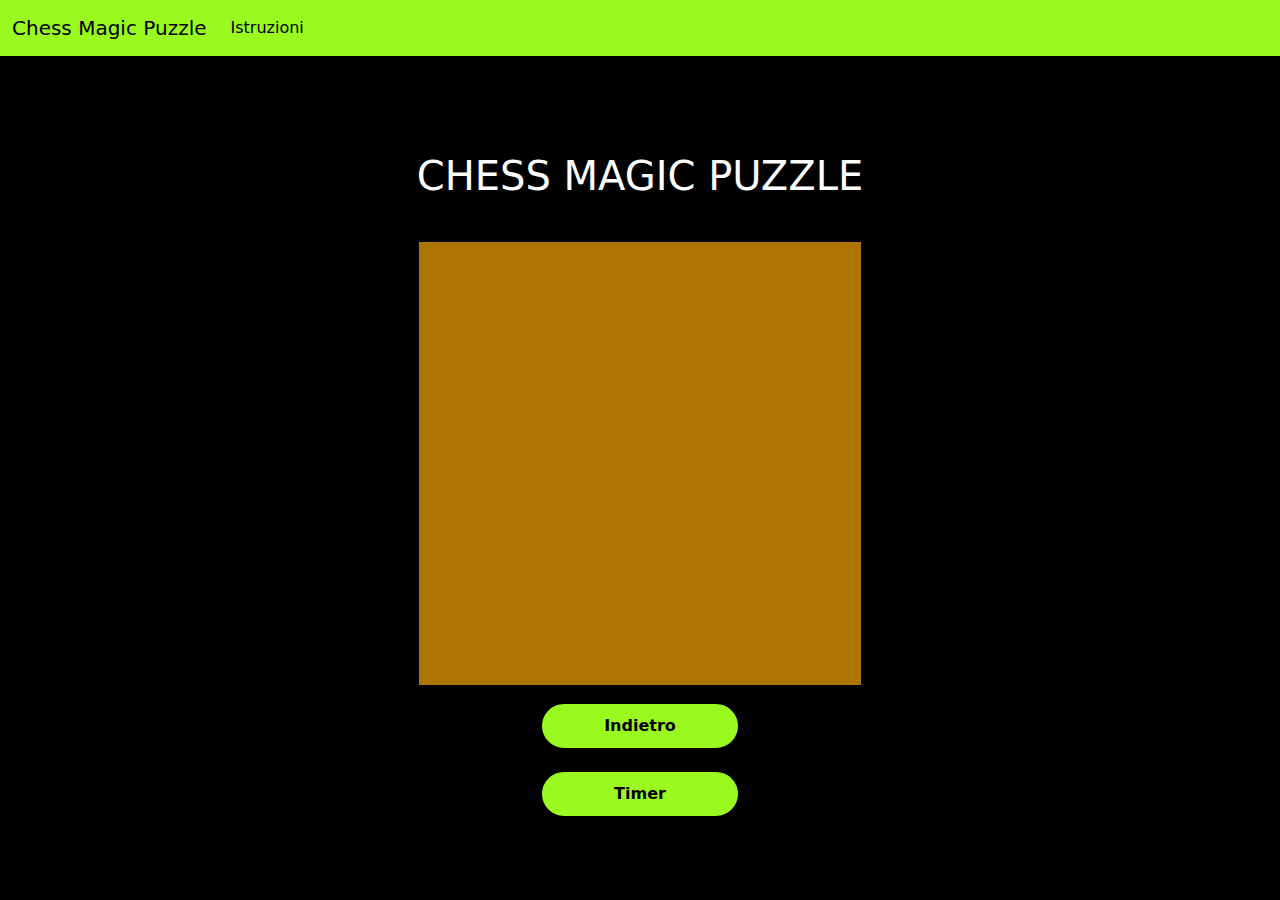
==== gioco15.html @ 1424aa3d "Add files via upload" ====
<!DOCTYPE html>
<html lang="it">
<head>
    <meta charset="UTF-8">
    <meta name="viewport" content="width=device-width, initial-scale=1.0">
    <link href="https://cdn.jsdelivr.net/npm/bootstrap@5.3.3/dist/css/bootstrap.min.css" rel="stylesheet" integrity="sha384-QWTKZyjpPEjISv5WaRU9OFeRpok6YctnYmDr5pNlyT2bRjXh0JMhjY6hW+ALEwIH" crossorigin="anonymous">
    <title>Gioco degli Scacchi</title>

    <style>
        body {
            display: flex;
            justify-content: center;
            align-items: center;
            height: 100vh;
            margin: 0;
            background-color: #000000;
            background-image: url('./img/sfondo.png');

        }

        #gioco {
            display: flex;
            flex-direction: column;
            align-items: center;
            justify-content: center;
            margin-top: 80px; /* Spazio per la navbar */
        }

        #scacchiera {
            background-color: rgb(172, 117, 0);
            border: 2px solid #000;
            width: 100%;
            max-width: 600px;
            height: auto;
        }

        #indietro {
            margin-top: 15px;
        }

        .customButton {
            border: 2.9px solid #000000;
            border-radius: 45.9px;
            padding: 10px;
            margin: 10px;
            background-color: #9AF91E;
            color: #000000;
            font-weight: bold;
            opacity: 1;
            transition: 0.2s;
            width: 200px;
        }

        .customButton:hover {
            cursor: pointer;
            background-color: #F9F9F9;
            opacity: 0.5;
            transition: 0.6s;
            color: #000000;
        }

        .navbar {
            background-color: #9AF91E;
        }

        .navbar .navbar-nav .nav-link {
            color: #000000;
        }

        .navbar-toggler {
            border: none;
        }

        .navbar-toggler:focus, .btn-close:focus {
            box-shadow: none;
            outline: none;
        }

        .dropdown-menu {
            background-color: rgb(58, 55, 55);
        }

        .colore {
            color: rgb(168, 168, 168);
        }


        .grigio{
            color:rgb(163, 163, 163);
            
        }
        .bianco{
            color:white;
        }
    </style>
</head>
<body>

    <nav class="navbar fixed-top navbar-expand-lg">
        <div class="container-fluid">
            <a class="navbar-brand" href="#">Chess Magic Puzzle</a>
            <button class="navbar-toggler" type="button" data-bs-toggle="collapse" data-bs-target="#navbarSupportedContent" aria-controls="navbarSupportedContent" aria-expanded="false" aria-label="Toggle navigation">
                <span class="navbar-toggler-icon"></span>
            </button>
            <div class="collapse navbar-collapse" id="navbarSupportedContent">
                <ul class="navbar-nav mb-2 mb-lg-0">
                    <li class="nav-item">
                        <a class="nav-link active" href="./Istruzioni.html">Istruzioni</a>
                    </li>

                </ul>
            </div>
        </div>
    </nav>


    <div id="gioco">
        <h1 style="color:white;">CHESS MAGIC PUZZLE</h1>
        <p class=bianco id="mosse"></p>
        <p class=bianco id="tempo"></p>
        <canvas id="scacchiera" width="400" height="400"></canvas>
        <button id="indietro" class="btn customButton" onclick="indietro()">Indietro</button>
        <button id="timer" class="btn customButton " onclick="timer()">Timer</button>


    </div>



    



    <script src="https://cdn.jsdelivr.net/npm/bootstrap@5.3.3/dist/js/bootstrap.bundle.min.js"></script>
    <script src="./tile.js"></script>
</body>
</html>
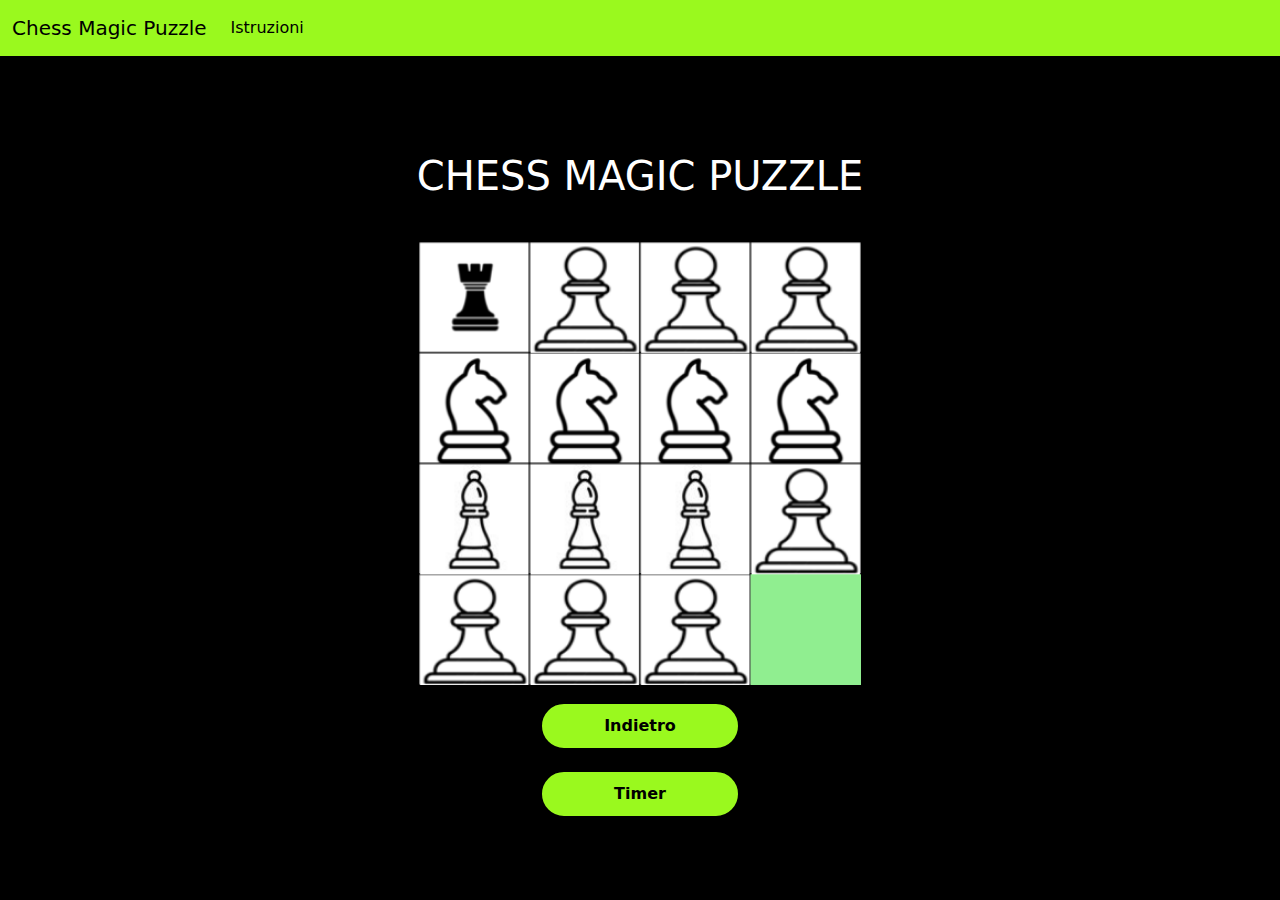
==== commit 0d95b56b: "Add files via upload" ====
(no text change in the page or its own stylesheets)
